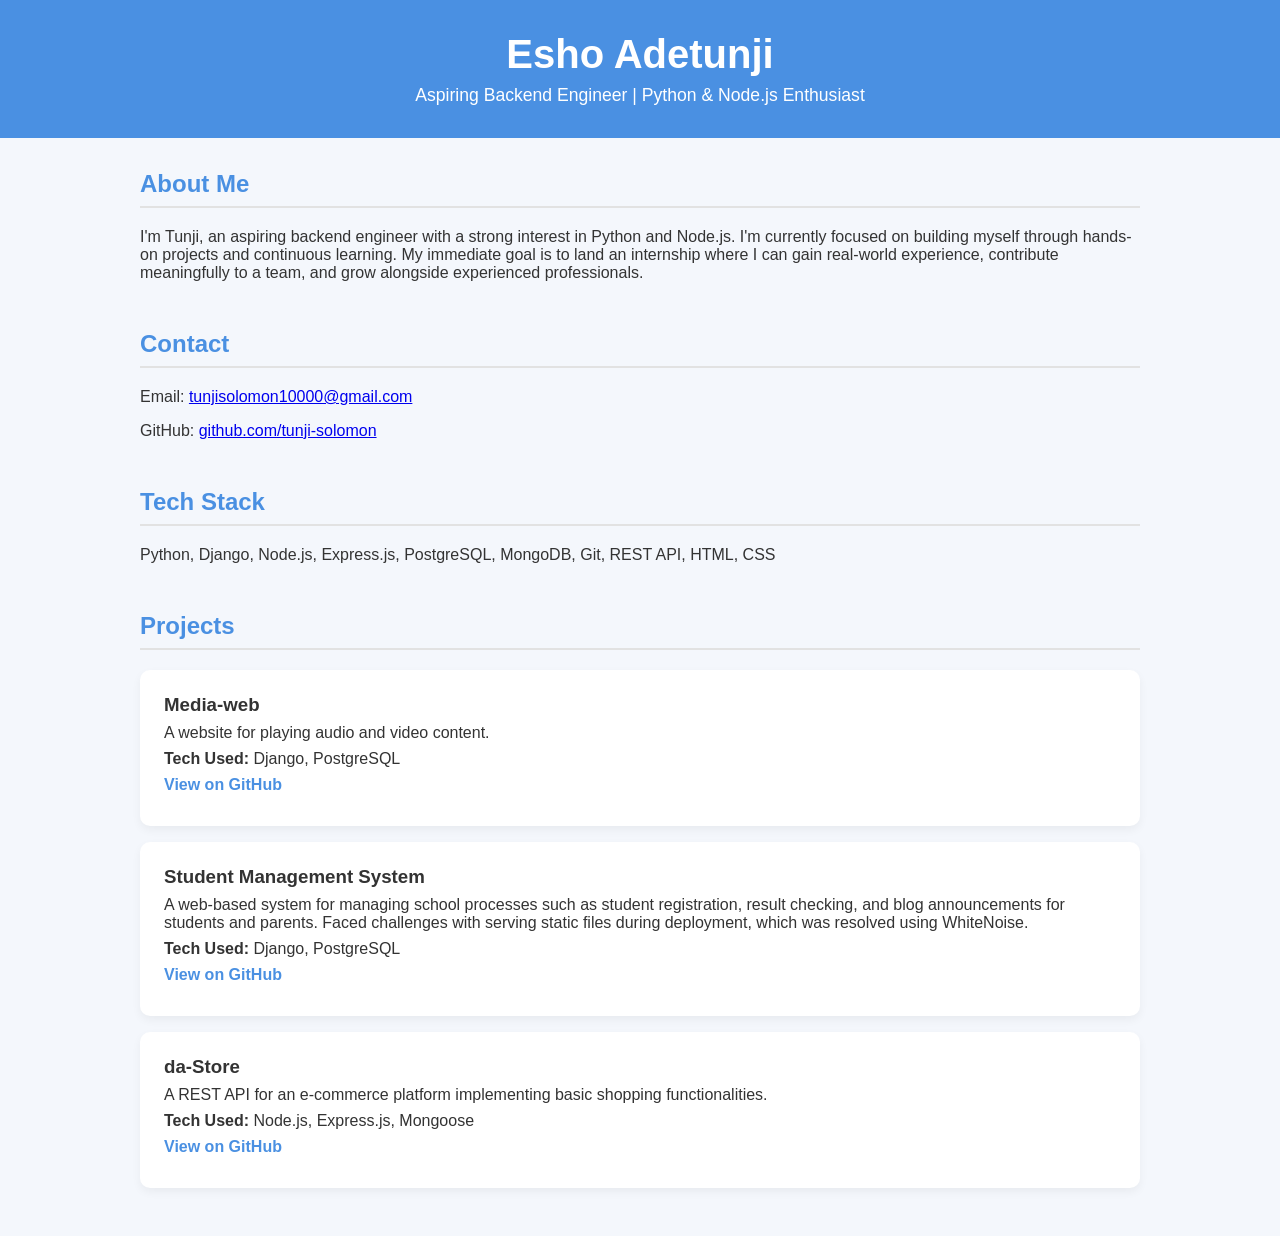
==== index.html @ 8fcb0d96 "moved index file out of folder" ====
<!DOCTYPE html>
<html lang="en">
<head>
  <meta charset="UTF-8" />
  <meta name="viewport" content="width=device-width, initial-scale=1.0" />
  <title>Esho Adetunji | Backend Engineer</title>
  <link rel="stylesheet" href="../style/style.css">
</head>
<body>
    <body>
        <header>
          <h1>Esho Adetunji</h1>
          <p>Aspiring Backend Engineer | Python & Node.js Enthusiast</p>
        </header>
      
        <div class="container">
          <div class="section">
            <h2>About Me</h2>
            <p>I'm Tunji, an aspiring backend engineer with a strong interest in Python and Node.js. I'm currently focused on building myself through hands-on projects and continuous learning. My immediate goal is to land an internship where I can gain real-world experience, contribute meaningfully to a team, and grow alongside experienced professionals.</p>
          </div>
      
          <div class="section">
            <h2>Contact</h2>
            <p>Email: <a href="mailto:tunjisolomon10000@gmail.com">tunjisolomon10000@gmail.com</a></p>
            <p>GitHub: <a href="https://github.com/tunji-solomon" target="_blank">github.com/tunji-solomon</a></p>
          </div>
      
          <div class="section">
            <h2>Tech Stack</h2>
            <p>Python, Django, Node.js, Express.js, PostgreSQL, MongoDB, Git, REST API, HTML, CSS</p>
          </div>
      
          <div class="section">
            <h2>Projects</h2>
      
            <div class="project">
              <h3>Media-web</h3>
              <p>A website for playing audio and video content.</p>
              <p><strong>Tech Used:</strong> Django, PostgreSQL</p>
              <p><a href="https://github.com/tunji-solomon/media-app" target="_blank">View on GitHub</a></p>
            </div>
      
            <div class="project">
              <h3>Student Management System</h3>
              <p>A web-based system for managing school processes such as student registration, result checking, and blog announcements for students and parents. Faced challenges with serving static files during deployment, which was resolved using WhiteNoise.</p>
              <p><strong>Tech Used:</strong> Django, PostgreSQL</p>
              <p><a href="https://github.com/tunji-solomon/student-management" target="_blank">View on GitHub</a></p>
            </div>
      
            <div class="project">
              <h3>da-Store</h3>
              <p>A REST API for an e-commerce platform implementing basic shopping functionalities.</p>
              <p><strong>Tech Used:</strong> Node.js, Express.js, Mongoose</p>
              <p><a href="https://github.com/tunji-solomon/da-store" target="_blank">View on GitHub</a></p>
            </div>
          </div>
        </div>
</body>
</html>
---- style/style.css ----
body {
    font-family: 'Segoe UI', Tahoma, Geneva, Verdana, sans-serif;
    margin: 0;
    padding: 0;
    background-color: #f4f7fc;
    color: #333;
  }

  header {
    background-color: #4a90e2;
    color: white;
    padding: 2rem 1rem;
    text-align: center;
  }

  header h1 {
    margin: 0;
    font-size: 2.5rem;
  }

  header p {
    margin: 0.5rem 0 0;
    font-size: 1.1rem;
  }

  .container {
    max-width: 1000px;
    margin: 2rem auto;
    padding: 0 1rem;
  }

  .section {
    margin-bottom: 3rem;
  }

  .section h2 {
    color: #4a90e2;
    border-bottom: 2px solid #e2e2e2;
    padding-bottom: 0.5rem;
  }

  .project {
    background-color: white;
    padding: 1.5rem;
    margin: 1rem 0;
    border-radius: 10px;
    box-shadow: 0 4px 10px rgba(0, 0, 0, 0.05);
  }

  .project h3 {
    margin: 0;
    color: #333;
  }

  .project p {
    margin: 0.5rem 0;
  }

  .project a {
    color: #4a90e2;
    text-decoration: none;
    font-weight: bold;
  }

  .footer {
    background-color: #4a90e2;
    color: white;
    text-align: center;
    padding: 1rem;
    position: fixed;
    bottom: 0;
    width: 100%;
  }

  @media (max-width: 600px) {
    header h1 {
      font-size: 2rem;
    }
  }
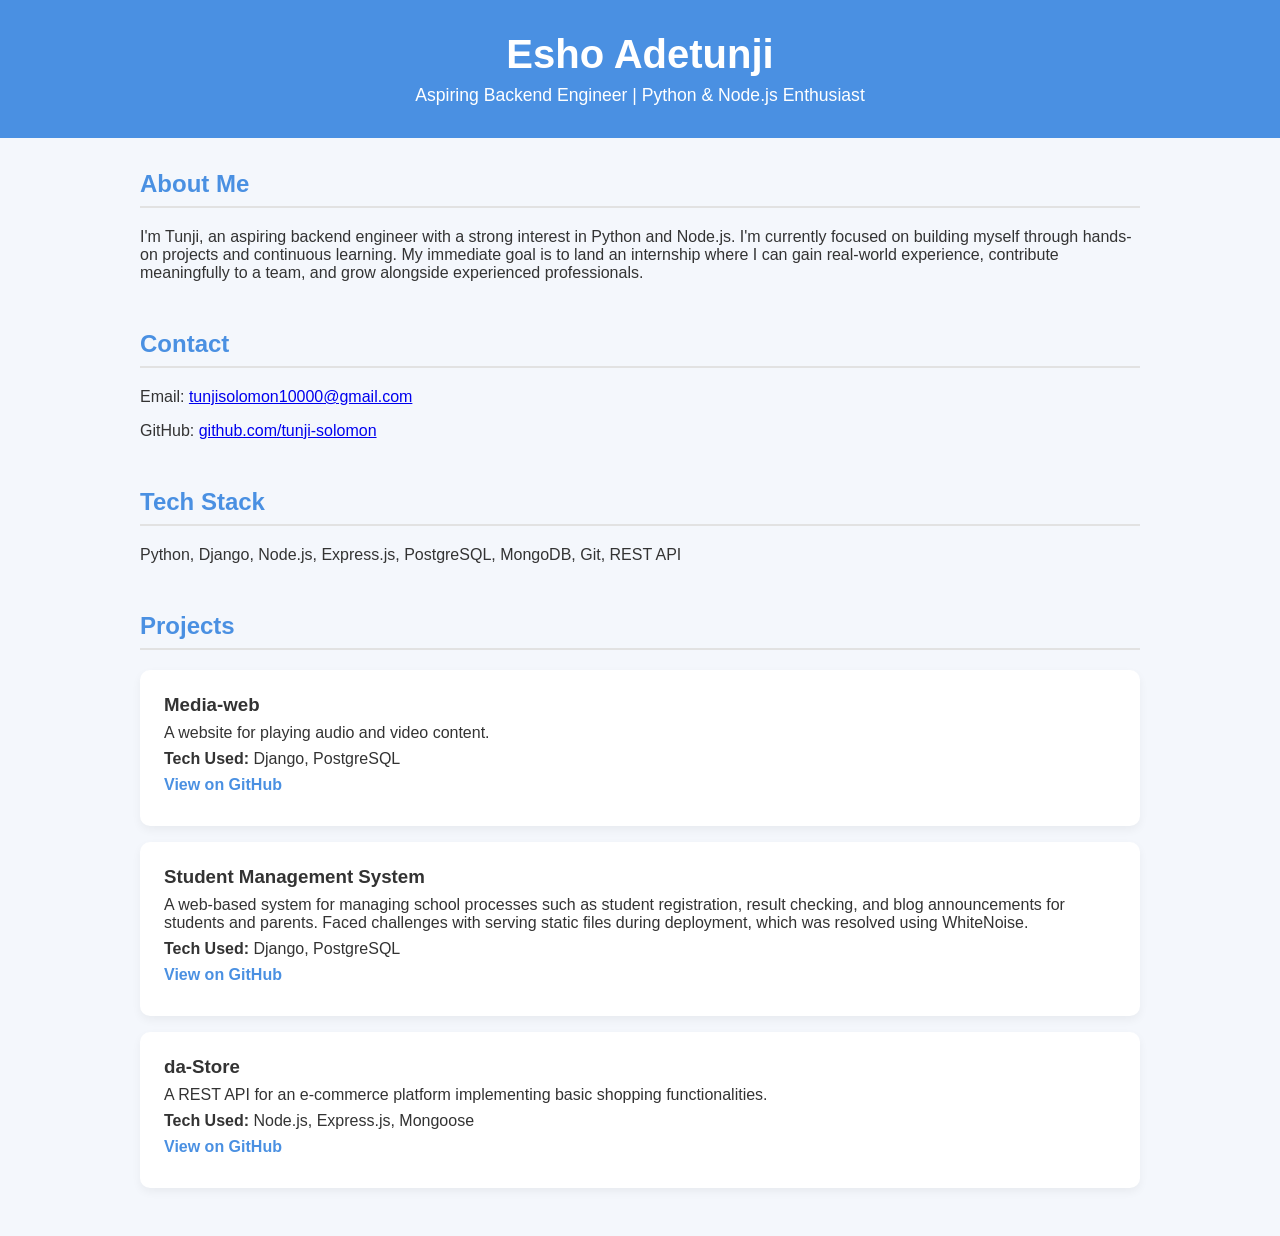
==== commit 66795a03: "moved index file out of folder" ====
--- a/index.html
+++ b/index.html
@@ -4,7 +4,7 @@
   <meta charset="UTF-8" />
   <meta name="viewport" content="width=device-width, initial-scale=1.0" />
   <title>Esho Adetunji | Backend Engineer</title>
-  <link rel="stylesheet" href="../style/style.css">
+  <link rel="stylesheet" href="./style/style.css">
 </head>
 <body>
     <body>
@@ -27,7 +27,7 @@
       
           <div class="section">
             <h2>Tech Stack</h2>
-            <p>Python, Django, Node.js, Express.js, PostgreSQL, MongoDB, Git, REST API, HTML, CSS</p>
+            <p>Python, Django, Node.js, Express.js, PostgreSQL, MongoDB, Git, REST API</p>
           </div>
       
           <div class="section">
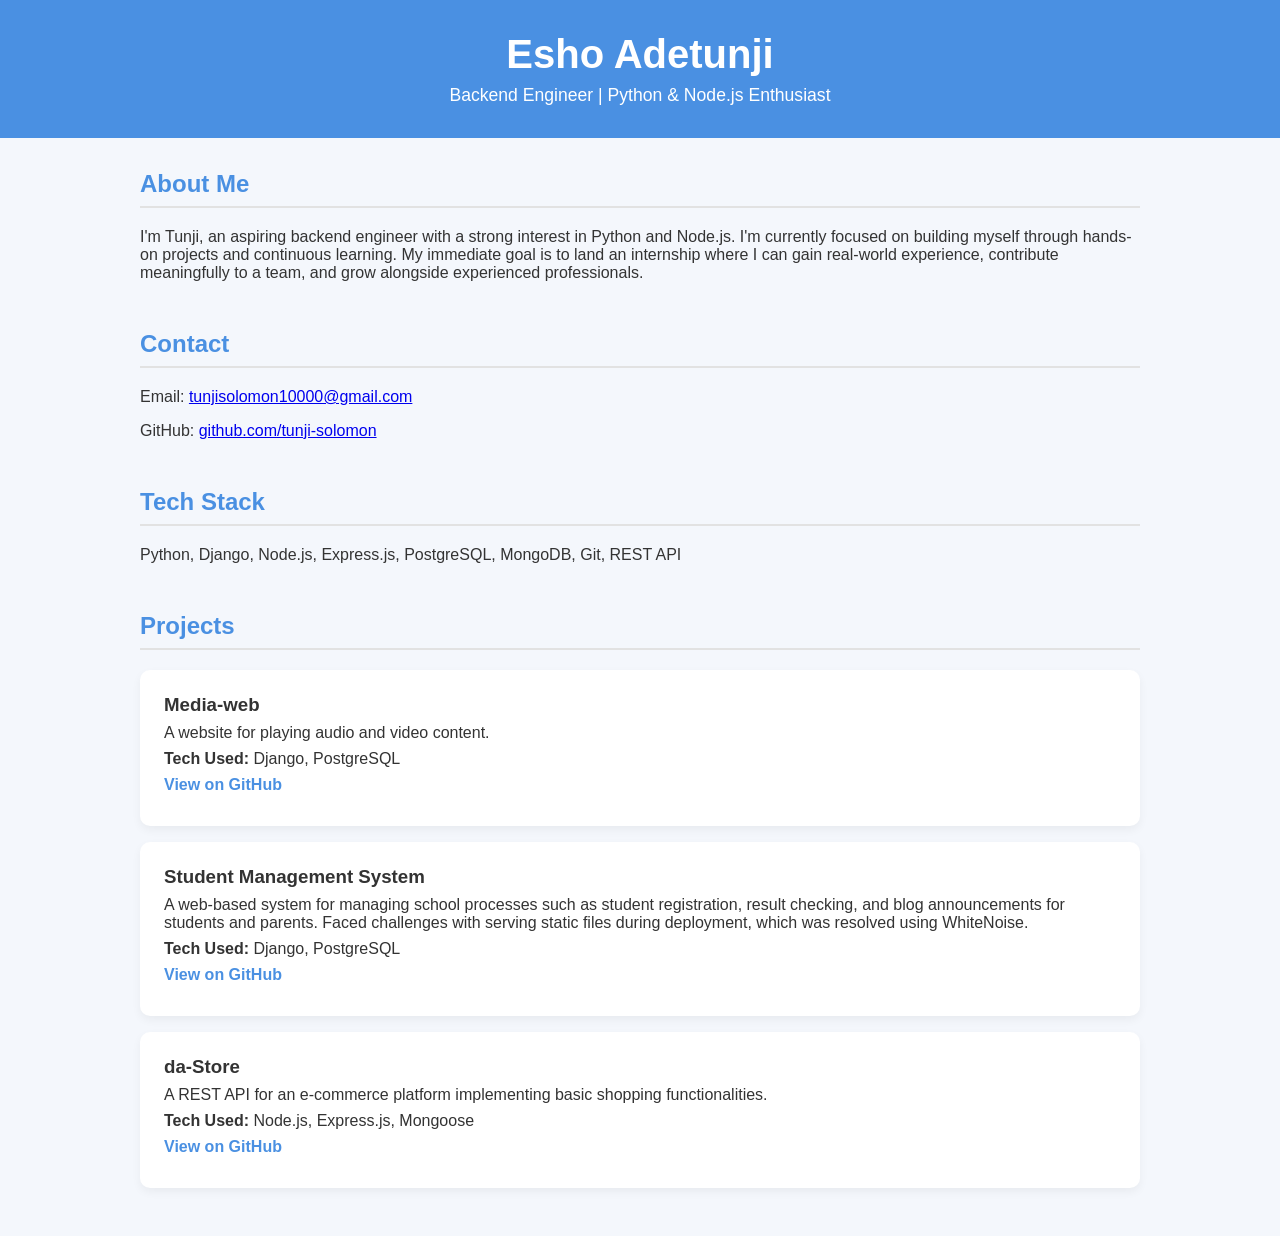
==== commit a198927b: "Modified header" ====
--- a/index.html
+++ b/index.html
@@ -10,7 +10,7 @@
     <body>
         <header>
           <h1>Esho Adetunji</h1>
-          <p>Aspiring Backend Engineer | Python & Node.js Enthusiast</p>
+          <p>Backend Engineer | Python & Node.js Enthusiast</p>
         </header>
       
         <div class="container">
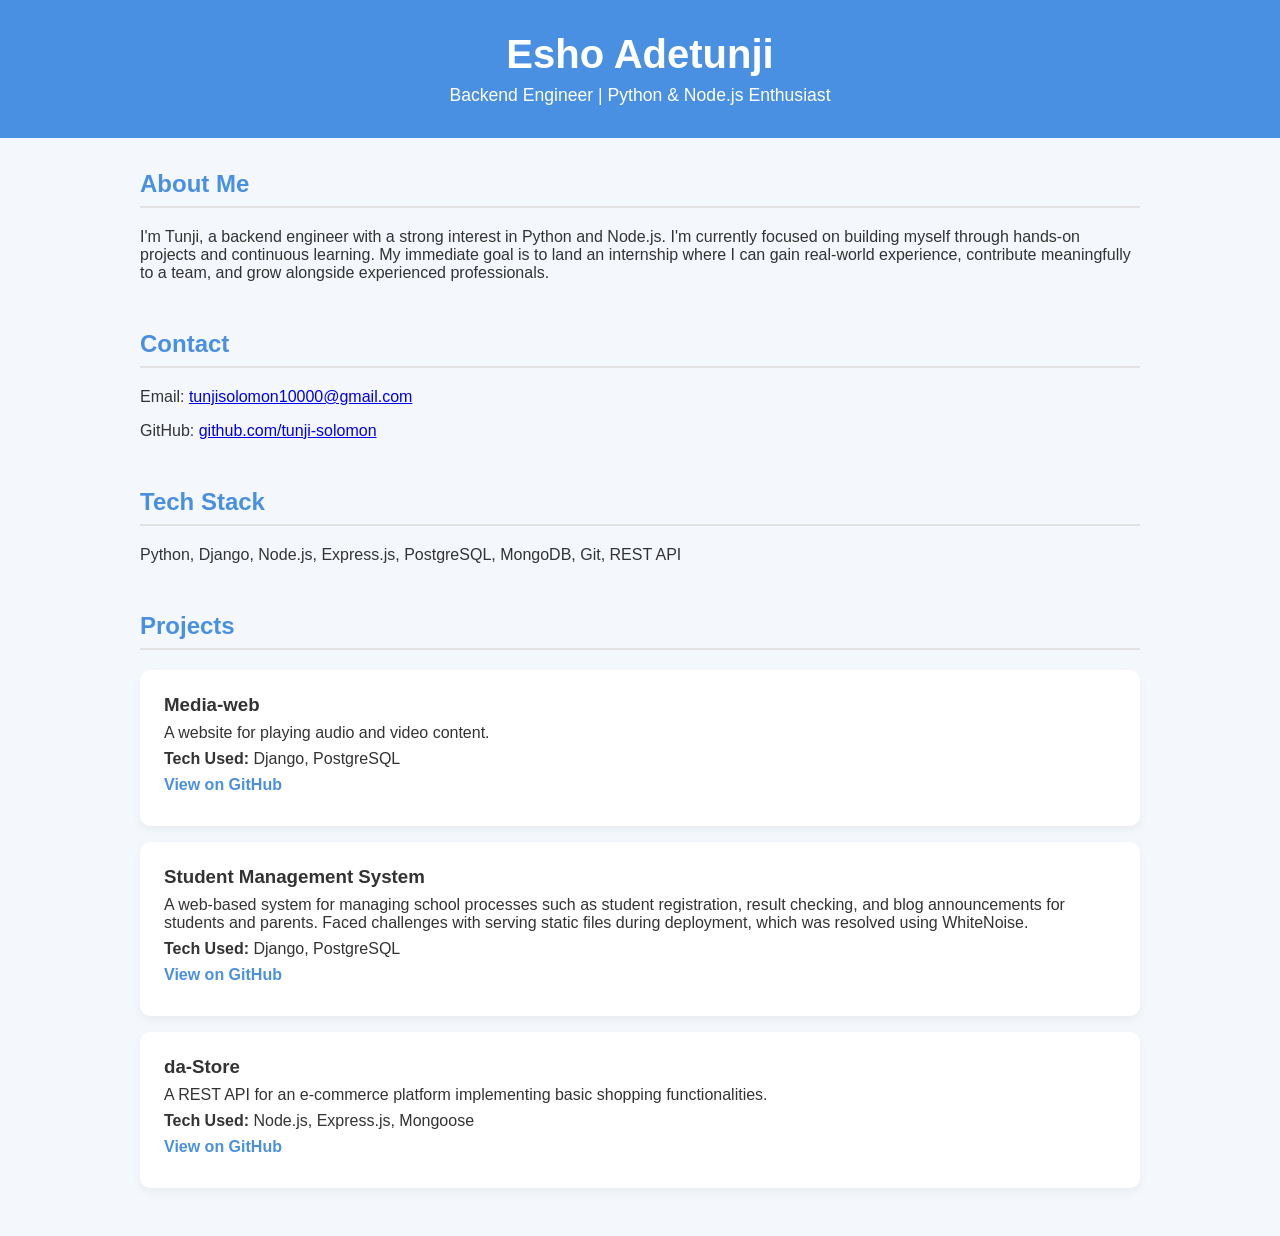
==== commit 631393e8: "Modified header" ====
--- a/index.html
+++ b/index.html
@@ -16,7 +16,7 @@
         <div class="container">
           <div class="section">
             <h2>About Me</h2>
-            <p>I'm Tunji, an aspiring backend engineer with a strong interest in Python and Node.js. I'm currently focused on building myself through hands-on projects and continuous learning. My immediate goal is to land an internship where I can gain real-world experience, contribute meaningfully to a team, and grow alongside experienced professionals.</p>
+            <p>I'm Tunji, a backend engineer with a strong interest in Python and Node.js. I'm currently focused on building myself through hands-on projects and continuous learning. My immediate goal is to land an internship where I can gain real-world experience, contribute meaningfully to a team, and grow alongside experienced professionals.</p>
           </div>
       
           <div class="section">
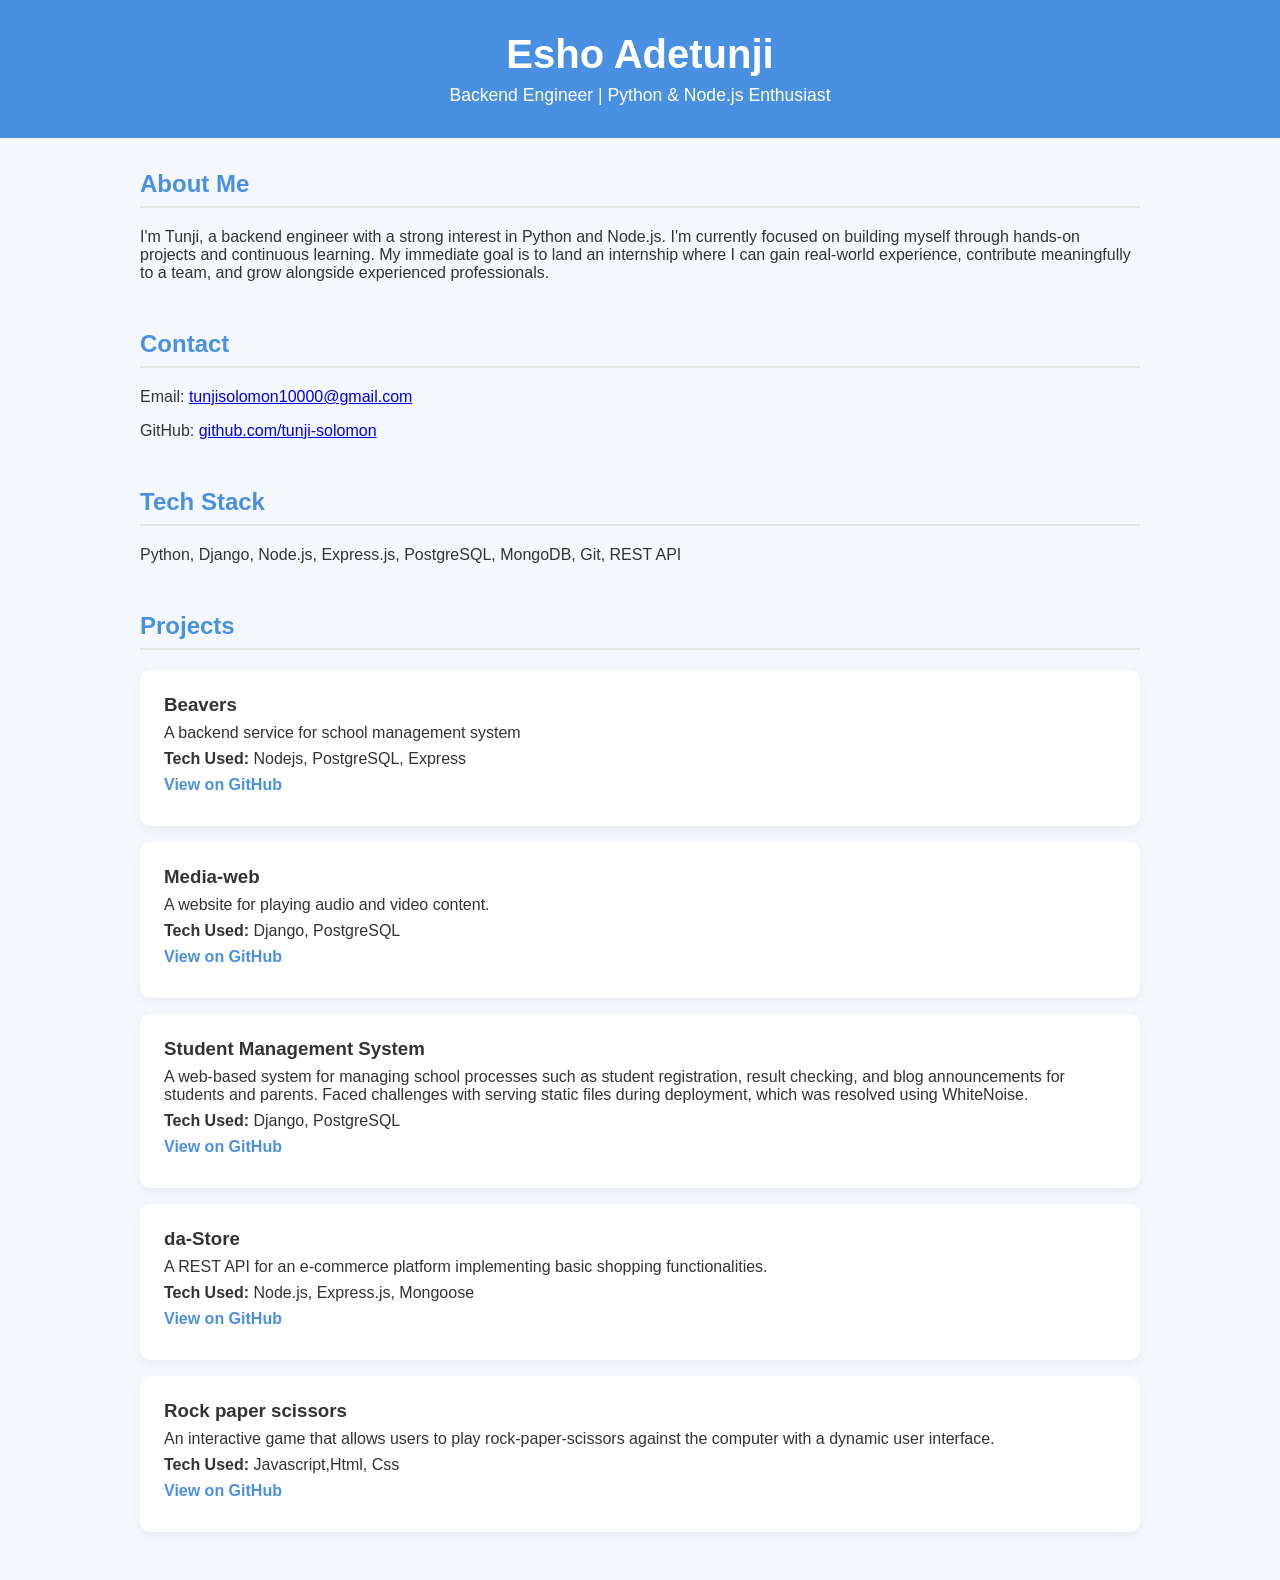
==== commit e1ff4518: "added few more projects" ====
--- a/index.html
+++ b/index.html
@@ -32,6 +32,13 @@
       
           <div class="section">
             <h2>Projects</h2>
+
+            <div class="project">
+              <h3>Beavers</h3>
+              <p>A backend service for school management system</p>
+              <p><strong>Tech Used:</strong> Nodejs, PostgreSQL, Express</p>
+              <p><a href="https://github.com/fapss/beavers-api" target="_blank">View on GitHub</a></p>
+            </div>
       
             <div class="project">
               <h3>Media-web</h3>
@@ -53,6 +60,13 @@
               <p><strong>Tech Used:</strong> Node.js, Express.js, Mongoose</p>
               <p><a href="https://github.com/tunji-solomon/da-store" target="_blank">View on GitHub</a></p>
             </div>
+
+            <div class="project">
+              <h3>Rock paper scissors</h3>
+              <p>An interactive game that allows users to play rock-paper-scissors against the computer with a dynamic user interface.</p>
+              <p><strong>Tech Used:</strong> Javascript,Html, Css</p>
+              <p><a href="https://github.com/tunji-solomon/rock-paper-scissors-game" target="_blank">View on GitHub</a></p>
+            </div>
           </div>
         </div>
 </body>
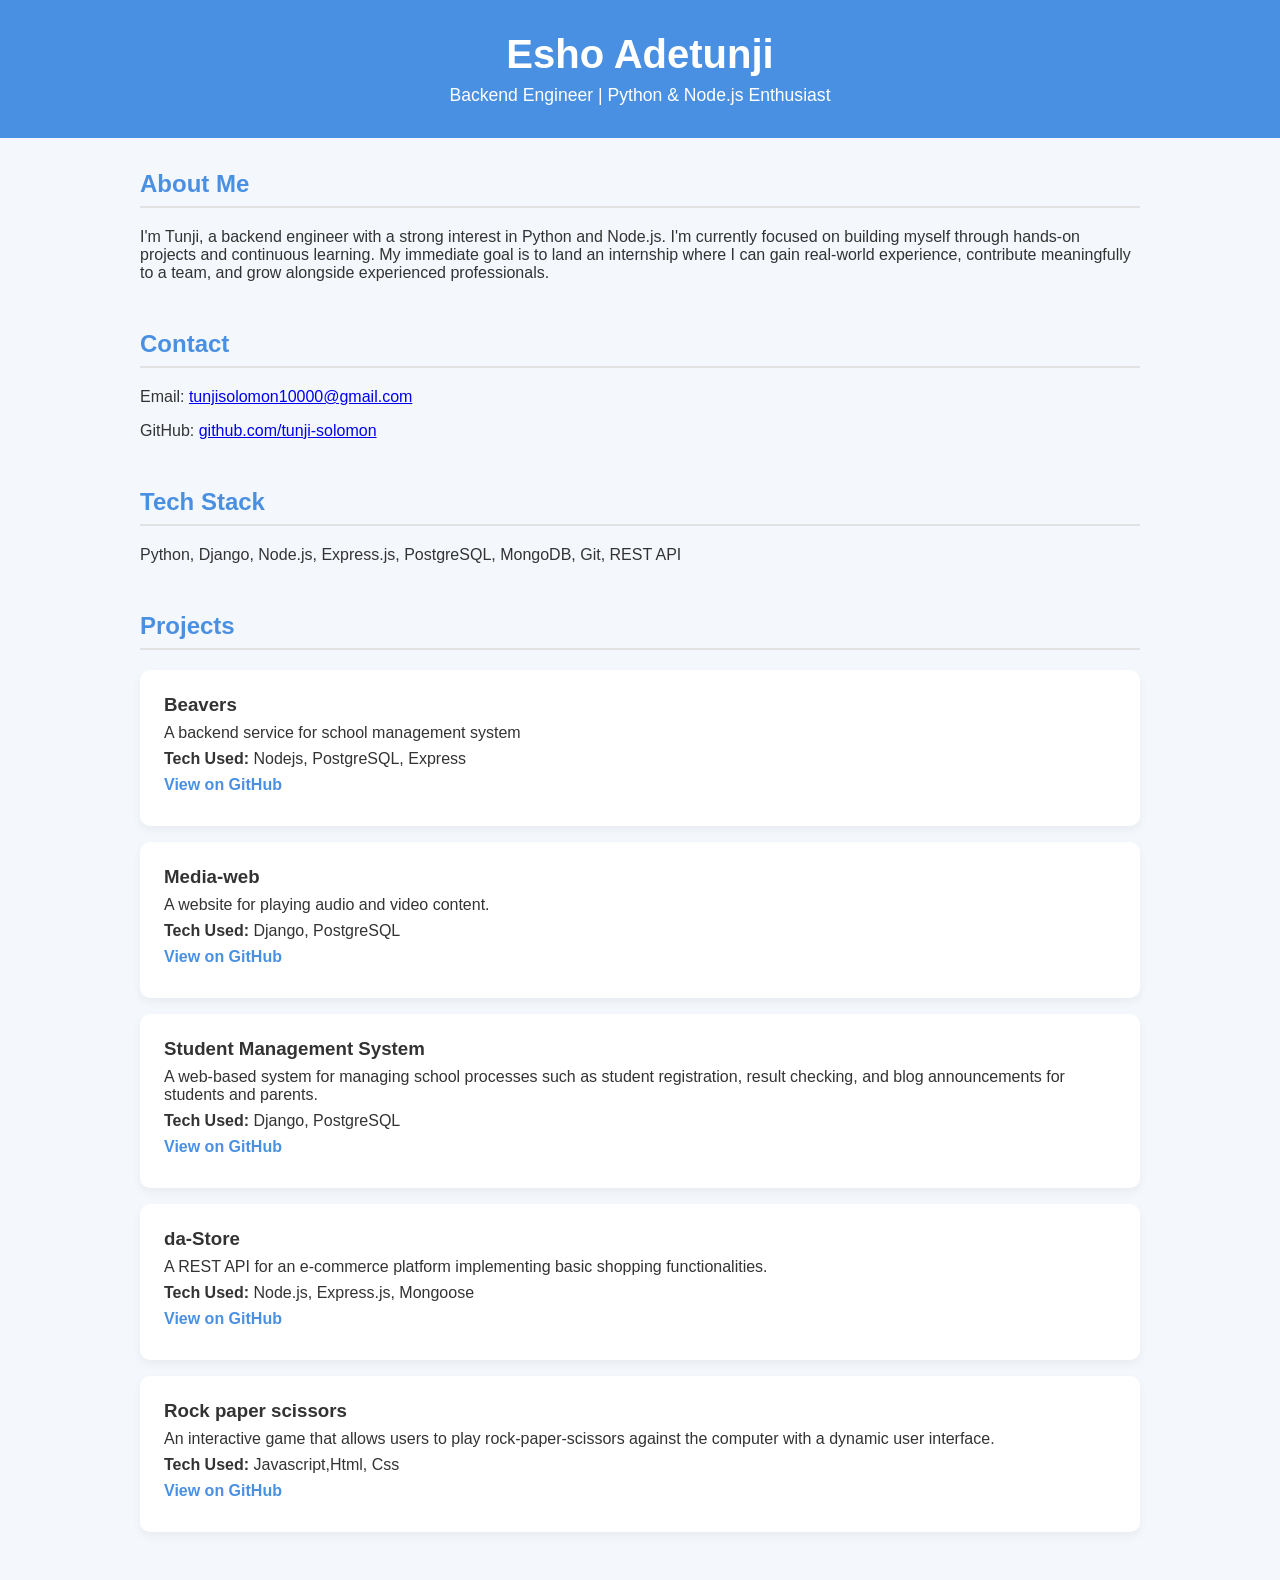
==== commit 88e679fe: "added few more projects" ====
--- a/index.html
+++ b/index.html
@@ -49,7 +49,7 @@
       
             <div class="project">
               <h3>Student Management System</h3>
-              <p>A web-based system for managing school processes such as student registration, result checking, and blog announcements for students and parents. Faced challenges with serving static files during deployment, which was resolved using WhiteNoise.</p>
+              <p>A web-based system for managing school processes such as student registration, result checking, and blog announcements for students and parents.</p>
               <p><strong>Tech Used:</strong> Django, PostgreSQL</p>
               <p><a href="https://github.com/tunji-solomon/student-management" target="_blank">View on GitHub</a></p>
             </div>
